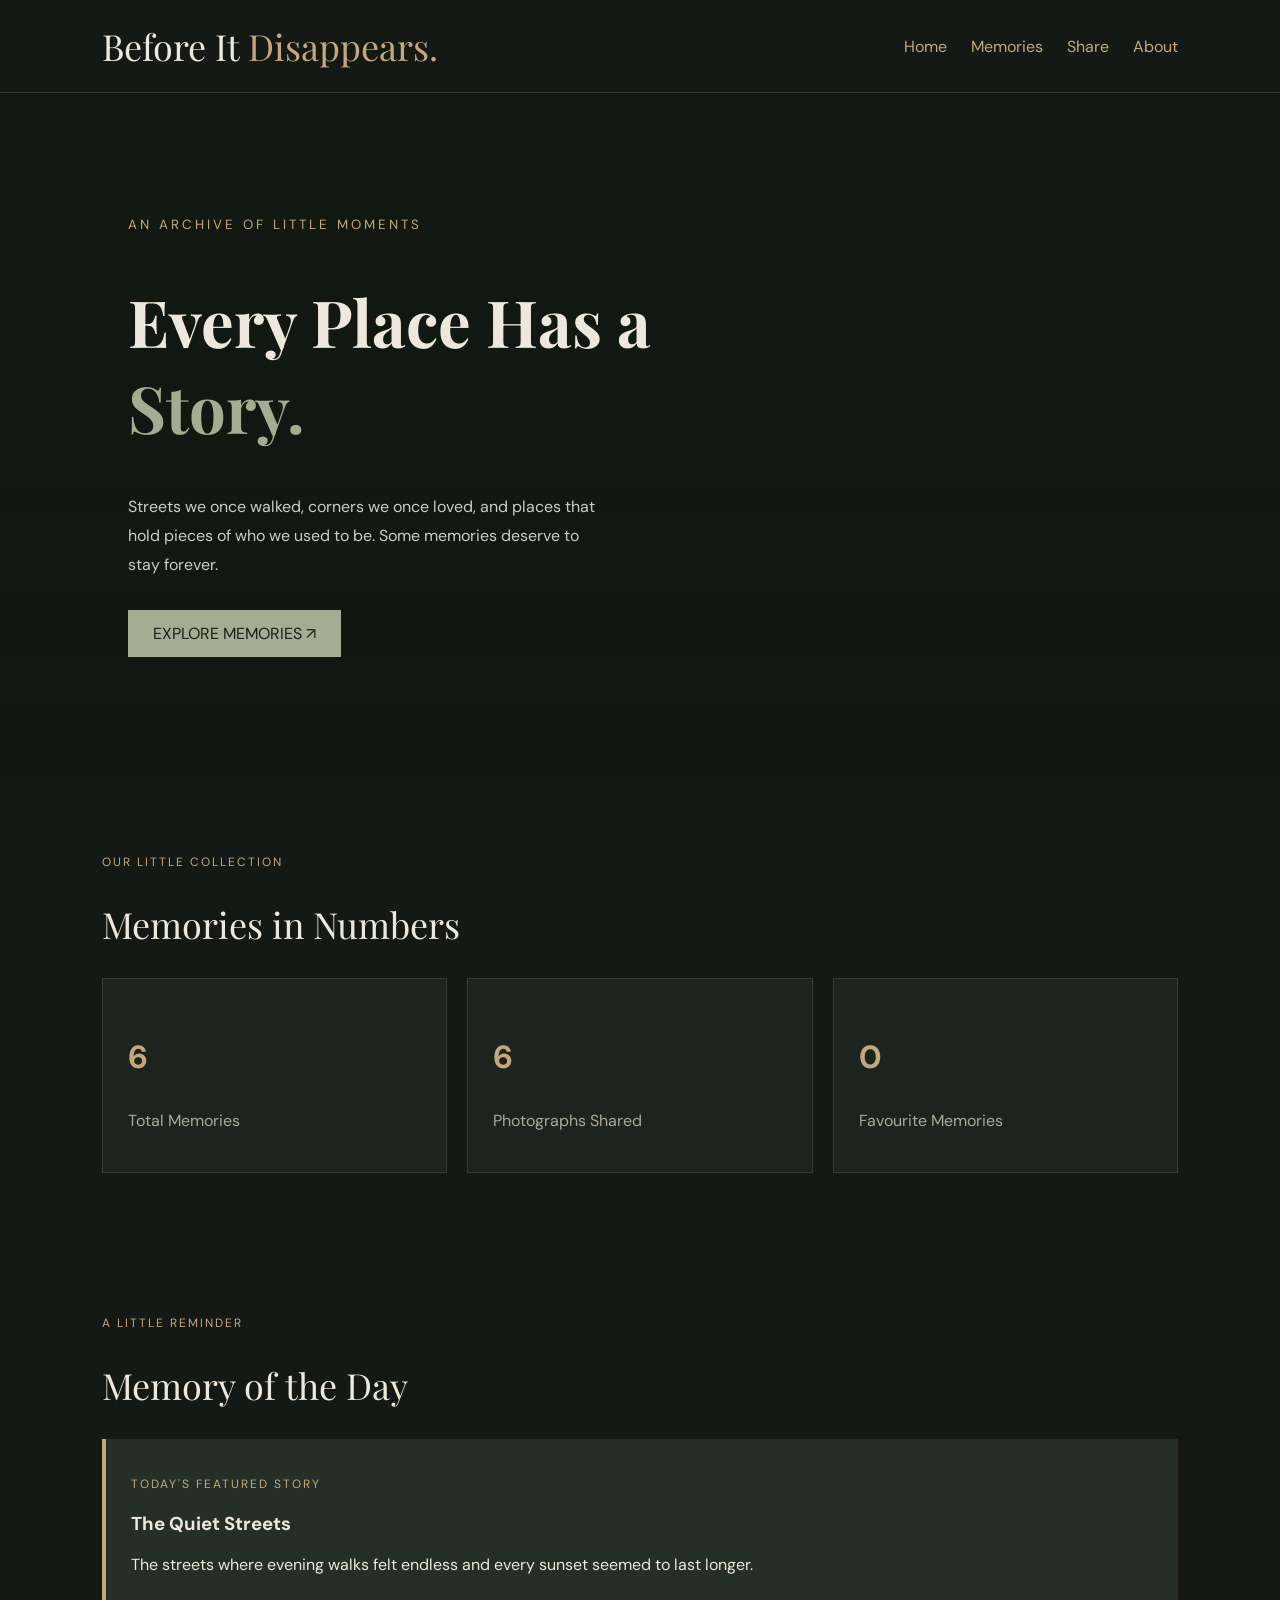
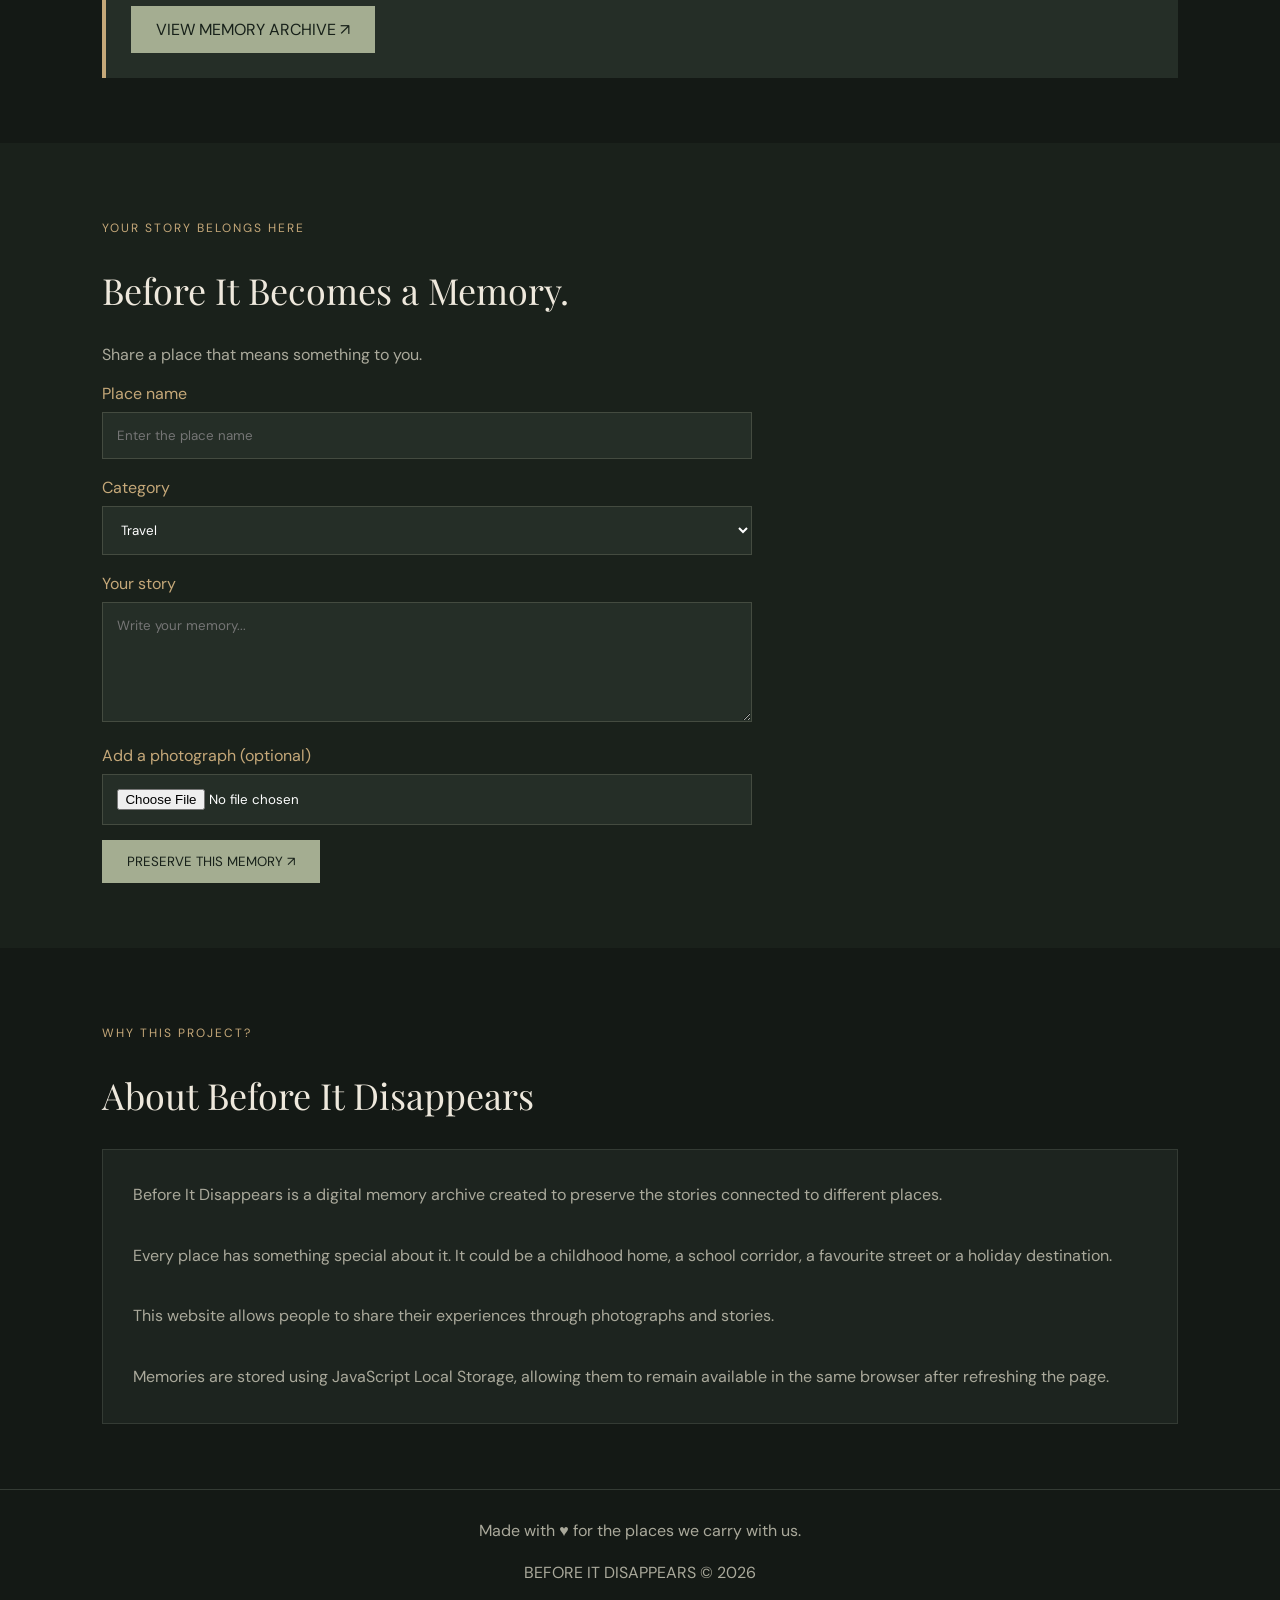
==== index.html @ 3558ba5a "Added Before It Disappears website" ====
<!DOCTYPE html>
<html lang="en">
<head>
<meta charset="UTF-8">
<meta name="viewport" content="width=device-width, initial-scale=1.0">
<title>Before It Disappears</title>

<link href="https://fonts.googleapis.com/css2?family=Playfair+Display&family=DM+Sans&display=swap" rel="stylesheet">

<style>
* { box-sizing: border-box; }

body {
    margin: 0;
    background: #141915;
    color: #eee8dc;
    font-family: 'DM Sans', sans-serif;
}

nav {
    padding: 22px 8%;
    display: flex;
    justify-content: space-between;
    align-items: center;
    border-bottom: 1px solid #343b34;
    position: sticky;
    top: 0;
    background: #141915;
    z-index: 10;
}

nav h2 {
    font-family: 'Playfair Display', serif;
    margin: 0;
}

nav span { color: #c5a879; }

nav a {
    color: #c5a879;
    text-decoration: none;
    margin-left: 20px;
}

nav a:hover { color: white; }

.hero {
    padding: 120px 10%;
    background:
    linear-gradient(#10171099, #101710e8),
    url("https://images.unsplash.com/photo-1470770841072-f978cf4d019e?w=1500") center/cover;
}

.hero small {
    color: #c5a879;
    letter-spacing: 3px;
}

.hero h1 {
    font-family: 'Playfair Display', serif;
    font-size: 65px;
    max-width: 700px;
}

.hero h1 span { color: #a4ad91; }

.hero p {
    color: #ccc;
    line-height: 1.8;
    max-width: 470px;
}

.btn {
    display: inline-block;
    background: #a4ad91;
    color: #172019;
    padding: 13px 25px;
    text-decoration: none;
    border: none;
    cursor: pointer;
    margin-top: 15px;
    font-family: inherit;
}

.btn:hover { background: #c5a879; }

section { padding: 65px 8%; }

h2 {
    font-family: 'Playfair Display', serif;
    font-size: 36px;
    font-weight: normal;
}

.sub { color: #aaa99b; }

.label {
    color: #c5a879;
    letter-spacing: 2px;
    font-size: 12px;
}

.stats {
    display: grid;
    grid-template-columns: repeat(3, 1fr);
    gap: 20px;
    margin-top: 25px;
}

.stat {
    background: #1d241f;
    padding: 25px;
    border: 1px solid #343b34;
}

.stat h3 {
    color: #c5a879;
    font-size: 32px;
}

.featured {
    background: #252e27;
    padding: 25px;
    border-left: 4px solid #c5a879;
    margin-top: 20px;
}

#share { background: #1a211b; }

form { max-width: 650px; }

label {
    display: block;
    margin-top: 18px;
    color: #c5a879;
}

input, textarea, select {
    width: 100%;
    padding: 14px;
    margin-top: 8px;
    background: #252e27;
    color: white;
    border: 1px solid #444b40;
    font-family: inherit;
}

textarea {
    height: 120px;
    resize: vertical;
}

#preview {
    display: none;
    width: 180px;
    height: 130px;
    object-fit: cover;
    margin-top: 15px;
}

.about-box {
    background: #1d241f;
    border: 1px solid #343b34;
    padding: 30px;
    margin-top: 20px;
    color: #aaa99b;
    line-height: 1.9;
}

footer {
    text-align: center;
    padding: 30px;
    color: #aaa99b;
    border-top: 1px solid #343b34;
}

@media(max-width:700px) {
    nav { flex-direction: column; gap: 15px; }
    nav a { margin: 0 7px; }
    .hero h1 { font-size: 43px; }
    .stats { grid-template-columns: 1fr; }
    section { padding: 45px 7%; }
}
</style>
</head>

<body>

<nav>
    <h2>Before It <span>Disappears.</span></h2>
    <div>
        <a href="index.html">Home</a>
        <a href="memories.html">Memories</a>
        <a href="#share">Share</a>
        <a href="#about">About</a>
    </div>
</nav>

<div class="hero">
    <small>AN ARCHIVE OF LITTLE MOMENTS</small>

    <h1>Every Place Has a <span>Story.</span></h1>

    <p>
        Streets we once walked, corners we once loved,
        and places that hold pieces of who we used to be.
        Some memories deserve to stay forever.
    </p>

    <a href="memories.html" class="btn">EXPLORE MEMORIES ↗</a>
</div>

<section>
    <p class="label">OUR LITTLE COLLECTION</p>
    <h2>Memories in Numbers</h2>

    <div class="stats">
        <div class="stat">
            <h3 id="totalCount">0</h3>
            <p class="sub">Total Memories</p>
        </div>

        <div class="stat">
            <h3 id="photoCount">0</h3>
            <p class="sub">Photographs Shared</p>
        </div>

        <div class="stat">
            <h3 id="favouriteCount">0</h3>
            <p class="sub">Favourite Memories</p>
        </div>
    </div>
</section>

<section>
    <p class="label">A LITTLE REMINDER</p>
    <h2>Memory of the Day</h2>

    <div class="featured" id="dailyMemory">
        Loading memory...
    </div>
</section>

<section id="share">
    <p class="label">YOUR STORY BELONGS HERE</p>
    <h2>Before It Becomes a Memory.</h2>
    <p class="sub">Share a place that means something to you.</p>

    <form id="memoryForm">

        <label>Place name</label>
        <input id="place" type="text"
        placeholder="Enter the place name" maxlength="60" required>

        <label>Category</label>
        <select id="category">
            <option>Travel</option>
            <option>Childhood</option>
            <option>Friends</option>
            <option>Nature</option>
            <option>Other</option>
        </select>

        <label>Your story</label>
        <textarea id="story"
        placeholder="Write your memory..."
        maxlength="1000" required></textarea>

        <label>Add a photograph (optional)</label>
        <input id="photo" type="file" accept="image/*">

        <img id="preview" alt="Photo preview">

        <button class="btn" type="submit">
            PRESERVE THIS MEMORY ↗
        </button>

    </form>
</section>

<section id="about">
    <p class="label">WHY THIS PROJECT?</p>
    <h2>About Before It Disappears</h2>

    <div class="about-box">
        Before It Disappears is a digital memory archive created
        to preserve the stories connected to different places.

        <br><br>

        Every place has something special about it.
        It could be a childhood home, a school corridor,
        a favourite street or a holiday destination.

        <br><br>

        This website allows people to share their experiences
        through photographs and stories.

        <br><br>

        Memories are stored using JavaScript Local Storage,
        allowing them to remain available in the same browser
        after refreshing the page.
    </div>
</section>

<footer>
    Made with ♥ for the places we carry with us.
    <br><br>
    BEFORE IT DISAPPEARS © 2026
</footer>

<script>

// Sample memories

const samples = [
    {
        id: "sample1",
        place: "The Quiet Streets",
        category: "Childhood",
        story: "The streets where evening walks felt endless and every sunset seemed to last longer.",
        image: "https://images.unsplash.com/photo-1519608487953-e999c86e7455?w=900",
        date: "2026-01-10"
    },
    {
        id: "sample2",
        place: "The Old Bookshop",
        category: "Childhood",
        story: "A little shop filled with dusty books and afternoons that never felt wasted.",
        image: "https://images.unsplash.com/photo-1507842217343-583bb7270b66?w=900",
        date: "2026-02-12"
    },
    {
        id: "sample3",
        place: "Somewhere by the Sea",
        category: "Nature",
        story: "The sound of waves and a thousand thoughts left behind.",
        image: "https://images.unsplash.com/photo-1473116763249-2faaef81ccda?w=900",
        date: "2026-03-15"
    },
    {
        id: "sample4",
        place: "The Mountain View",
        category: "Travel",
        story: "A beautiful morning surrounded by mountains and fresh air.",
        image: "https://images.unsplash.com/photo-1464822759023-fed622ff2c3b?w=900",
        date: "2026-04-10"
    },
    {
        id: "sample5",
        place: "An Evening Together",
        category: "Friends",
        story: "A simple evening with friends that became one of the best memories.",
        image: "https://images.unsplash.com/photo-1529156069898-49953e39b3ac?w=900",
        date: "2026-05-20"
    },
    {
        id: "sample6",
        place: "The Green Garden",
        category: "Nature",
        story: "A peaceful place where time seemed to slow down.",
        image: "https://images.unsplash.com/photo-1441974231531-c6227db76b6e?w=900",
        date: "2026-06-12"
    }
];

// Load saved memories

let memories = JSON.parse(localStorage.getItem("memories") || "[]");
let favourites = JSON.parse(localStorage.getItem("favourites") || "[]");

function getAllMemories() {
    return [...samples, ...memories];
}

// Update statistics

function updateStats() {
    let all = getAllMemories();

    document.getElementById("totalCount").textContent = all.length;

    document.getElementById("photoCount").textContent =
        all.filter(m => m.image).length;

    document.getElementById("favouriteCount").textContent =
        favourites.length;
}

// Memory of the day

function showDailyMemory() {
    let all = getAllMemories();
    let box = document.getElementById("dailyMemory");

    if (all.length === 0) {
        box.textContent = "No memories available yet.";
        return;
    }

    let number = new Date().getDate() % all.length;
    let memory = all[number];

    box.innerHTML = `
        <p class="label">TODAY'S FEATURED STORY</p>
        <h3>${escapeHTML(memory.place)}</h3>
        <p>${escapeHTML(memory.story)}</p>
        <a href="memories.html" class="btn">VIEW MEMORY ARCHIVE ↗</a>
    `;
}

// Escape user text

function escapeHTML(text) {
    return String(text).replace(/[&<>"']/g, char => ({
        "&": "&amp;",
        "<": "&lt;",
        ">": "&gt;",
        '"': "&quot;",
        "'": "&#39;"
    })[char]);
}

// Photo preview

document.getElementById("photo").onchange = function() {
    let file = this.files[0];
    let preview = document.getElementById("preview");

    if (!file) {
        preview.style.display = "none";
        return;
    }

    if (!file.type.startsWith("image/") || file.size > 1024 * 1024) {
        alert("Choose an image smaller than 1 MB.");
        this.value = "";
        preview.style.display = "none";
        return;
    }

    let reader = new FileReader();

    reader.onload = function() {
        preview.src = reader.result;
        preview.style.display = "block";
    };

    reader.readAsDataURL(file);
};

// Add a memory

document.getElementById("memoryForm").onsubmit = function(e) {
    e.preventDefault();

    let place = document.getElementById("place").value.trim();
    let story = document.getElementById("story").value.trim();
    let category = document.getElementById("category").value;
    let file = document.getElementById("photo").files[0];

    function saveMemory(image) {
        let memory = {
            id: "user-" + Date.now(),
            place: place,
            story: story,
            category: category,
            image: image,
            date: new Date().toISOString().slice(0, 10)
        };

        memories.unshift(memory);

        try {
            localStorage.setItem("memories", JSON.stringify(memories));

            alert("Your memory has been saved!");

            document.getElementById("memoryForm").reset();
            document.getElementById("preview").style.display = "none";

            updateStats();
            showDailyMemory();

        } catch(error) {
            memories.shift();
            alert("Storage is full. Try a smaller photograph.");
        }
    }

    if (file) {
        let reader = new FileReader();
        reader.onload = () => saveMemory(reader.result);
        reader.readAsDataURL(file);
    } else {
        saveMemory("");
    }
};

// Initial display

updateStats();
showDailyMemory();

</script>

</body>
</html>
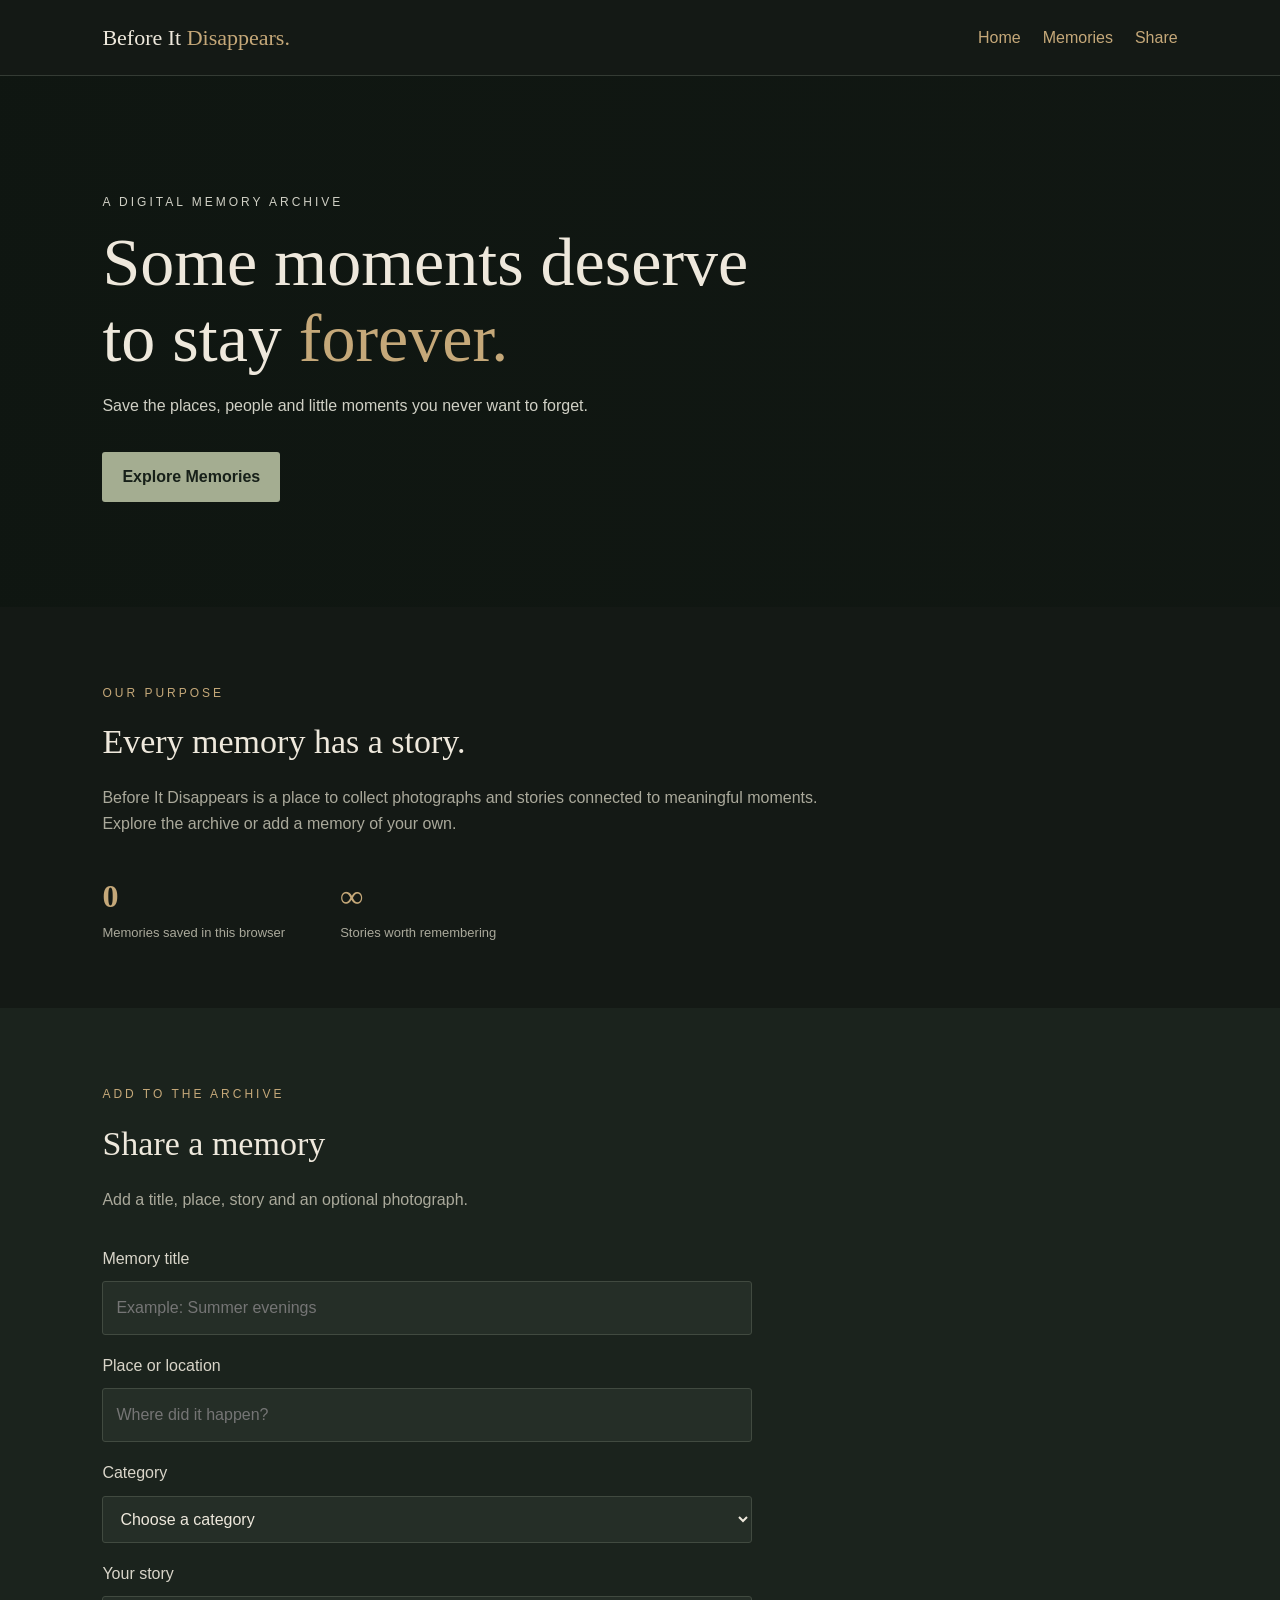
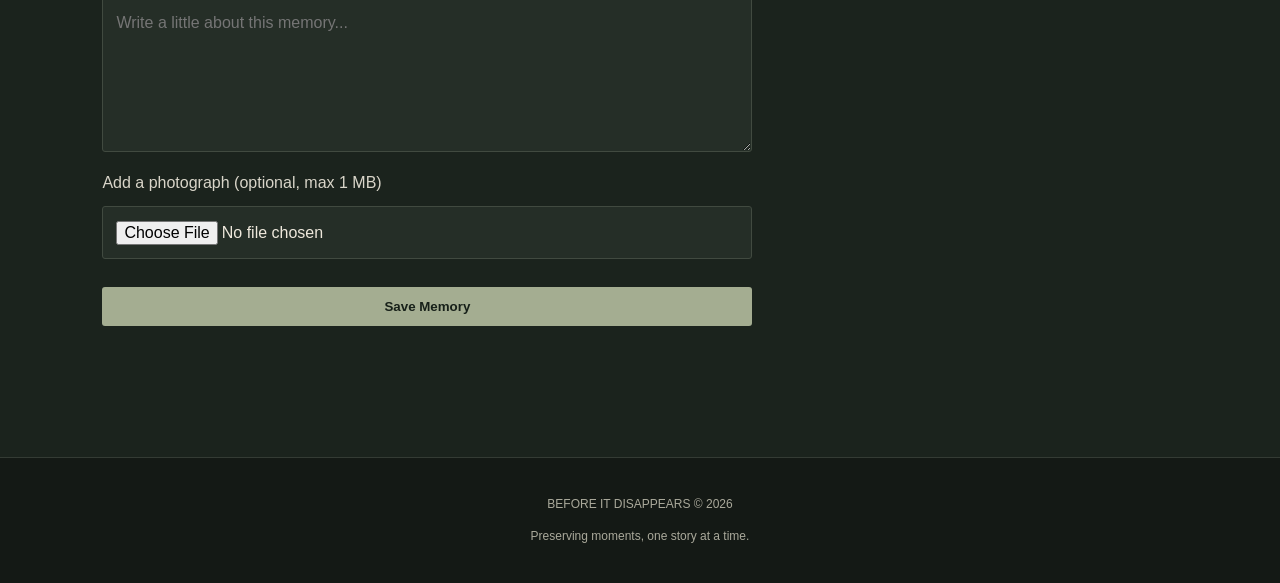
==== commit 60e8ccec: "organize before it dissappears website" ====
--- a/index.html
+++ b/index.html
@@ -1,511 +1,78 @@
-
 <!DOCTYPE html>
 <html lang="en">
 <head>
-<meta charset="UTF-8">
-<meta name="viewport" content="width=device-width, initial-scale=1.0">
-<title>Before It Disappears</title>
+    <meta charset="UTF-8">
+    <meta name="viewport" content="width=device-width, initial-scale=1.0">
+    <title>Before It Disappears | Home</title>
+    <link rel="stylesheet" href="style.css">
+</head>
+<body>
+    <nav class="navbar">
+        <a class="logo" href="index.html">Before It <span>Disappears.</span></a>
+        <div class="nav-links">
+            <a href="index.html">Home</a>
+            <a href="memories.html">Memories</a>
+            <a href="#share">Share</a>
+        </div>
+    </nav>
 
-<link href="https://fonts.googleapis.com/css2?family=Playfair+Display&family=DM+Sans&display=swap" rel="stylesheet">
+    <header class="hero">
+        <p class="eyebrow">A DIGITAL MEMORY ARCHIVE</p>
+        <h1>Some moments deserve<br>to stay <span>forever.</span></h1>
+        <p>Save the places, people and little moments you never want to forget.</p>
+        <a class="button" href="memories.html">Explore Memories</a>
+    </header>
 
-<style>
-* { box-sizing: border-box; }
+    <section class="section intro">
+        <p class="eyebrow">OUR PURPOSE</p>
+        <h2>Every memory has a story.</h2>
+        <p>Before It Disappears is a place to collect photographs and stories connected to meaningful moments. Explore the archive or add a memory of your own.</p>
+        <div class="stats">
+            <div><strong id="memoryCount">0</strong><span>Memories saved in this browser</span></div>
+            <div><strong>∞</strong><span>Stories worth remembering</span></div>
+        </div>
+    </section>
 
-body {
-    margin: 0;
-    background: #141915;
-    color: #eee8dc;
-    font-family: 'DM Sans', sans-serif;
-}
+    <section class="section share-section" id="share">
+        <p class="eyebrow">ADD TO THE ARCHIVE</p>
+        <h2>Share a memory</h2>
+        <p class="muted">Add a title, place, story and an optional photograph.</p>
 
-nav {
-    padding: 22px 8%;
-    display: flex;
-    justify-content: space-between;
-    align-items: center;
-    border-bottom: 1px solid #343b34;
-    position: sticky;
-    top: 0;
-    background: #141915;
-    z-index: 10;
-}
+        <form id="memoryForm" class="memory-form">
+            <label for="title">Memory title</label>
+            <input id="title" type="text" placeholder="Example: Summer evenings" required>
 
-nav h2 {
-    font-family: 'Playfair Display', serif;
-    margin: 0;
-}
+            <label for="place">Place or location</label>
+            <input id="place" type="text" placeholder="Where did it happen?" required>
 
-nav span { color: #c5a879; }
+            <label for="category">Category</label>
+            <select id="category" required>
+                <option value="">Choose a category</option>
+                <option>Travel</option>
+                <option>Childhood</option>
+                <option>Friends</option>
+                <option>Nature</option>
+                <option>Family</option>
+                <option>Other</option>
+            </select>
 
-nav a {
-    color: #c5a879;
-    text-decoration: none;
-    margin-left: 20px;
-}
+            <label for="story">Your story</label>
+            <textarea id="story" rows="5" placeholder="Write a little about this memory..." required></textarea>
 
-nav a:hover { color: white; }
+            <label for="photo">Add a photograph (optional, max 1 MB)</label>
+            <input id="photo" type="file" accept="image/*">
+            <img id="photoPreview" class="photo-preview" alt="Selected photo preview" hidden>
 
-.hero {
-    padding: 120px 10%;
-    background:
-    linear-gradient(#10171099, #101710e8),
-    url("https://images.unsplash.com/photo-1470770841072-f978cf4d019e?w=1500") center/cover;
-}
+            <button class="button" type="submit">Save Memory</button>
+            <p id="formMessage" class="message" aria-live="polite"></p>
+        </form>
+    </section>
 
-.hero small {
-    color: #c5a879;
-    letter-spacing: 3px;
-}
+    <footer>
+        <p>BEFORE IT DISAPPEARS © 2026</p>
+        <p>Preserving moments, one story at a time.</p>
+    </footer>
 
-.hero h1 {
-    font-family: 'Playfair Display', serif;
-    font-size: 65px;
-    max-width: 700px;
-}
-
-.hero h1 span { color: #a4ad91; }
-
-.hero p {
-    color: #ccc;
-    line-height: 1.8;
-    max-width: 470px;
-}
-
-.btn {
-    display: inline-block;
-    background: #a4ad91;
-    color: #172019;
-    padding: 13px 25px;
-    text-decoration: none;
-    border: none;
-    cursor: pointer;
-    margin-top: 15px;
-    font-family: inherit;
-}
-
-.btn:hover { background: #c5a879; }
-
-section { padding: 65px 8%; }
-
-h2 {
-    font-family: 'Playfair Display', serif;
-    font-size: 36px;
-    font-weight: normal;
-}
-
-.sub { color: #aaa99b; }
-
-.label {
-    color: #c5a879;
-    letter-spacing: 2px;
-    font-size: 12px;
-}
-
-.stats {
-    display: grid;
-    grid-template-columns: repeat(3, 1fr);
-    gap: 20px;
-    margin-top: 25px;
-}
-
-.stat {
-    background: #1d241f;
-    padding: 25px;
-    border: 1px solid #343b34;
-}
-
-.stat h3 {
-    color: #c5a879;
-    font-size: 32px;
-}
-
-.featured {
-    background: #252e27;
-    padding: 25px;
-    border-left: 4px solid #c5a879;
-    margin-top: 20px;
-}
-
-#share { background: #1a211b; }
-
-form { max-width: 650px; }
-
-label {
-    display: block;
-    margin-top: 18px;
-    color: #c5a879;
-}
-
-input, textarea, select {
-    width: 100%;
-    padding: 14px;
-    margin-top: 8px;
-    background: #252e27;
-    color: white;
-    border: 1px solid #444b40;
-    font-family: inherit;
-}
-
-textarea {
-    height: 120px;
-    resize: vertical;
-}
-
-#preview {
-    display: none;
-    width: 180px;
-    height: 130px;
-    object-fit: cover;
-    margin-top: 15px;
-}
-
-.about-box {
-    background: #1d241f;
-    border: 1px solid #343b34;
-    padding: 30px;
-    margin-top: 20px;
-    color: #aaa99b;
-    line-height: 1.9;
-}
-
-footer {
-    text-align: center;
-    padding: 30px;
-    color: #aaa99b;
-    border-top: 1px solid #343b34;
-}
-
-@media(max-width:700px) {
-    nav { flex-direction: column; gap: 15px; }
-    nav a { margin: 0 7px; }
-    .hero h1 { font-size: 43px; }
-    .stats { grid-template-columns: 1fr; }
-    section { padding: 45px 7%; }
-}
-</style>
-</head>
-
-<body>
-
-<nav>
-    <h2>Before It <span>Disappears.</span></h2>
-    <div>
-        <a href="index.html">Home</a>
-        <a href="memories.html">Memories</a>
-        <a href="#share">Share</a>
-        <a href="#about">About</a>
-    </div>
-</nav>
-
-<div class="hero">
-    <small>AN ARCHIVE OF LITTLE MOMENTS</small>
-
-    <h1>Every Place Has a <span>Story.</span></h1>
-
-    <p>
-        Streets we once walked, corners we once loved,
-        and places that hold pieces of who we used to be.
-        Some memories deserve to stay forever.
-    </p>
-
-    <a href="memories.html" class="btn">EXPLORE MEMORIES ↗</a>
-</div>
-
-<section>
-    <p class="label">OUR LITTLE COLLECTION</p>
-    <h2>Memories in Numbers</h2>
-
-    <div class="stats">
-        <div class="stat">
-            <h3 id="totalCount">0</h3>
-            <p class="sub">Total Memories</p>
-        </div>
-
-        <div class="stat">
-            <h3 id="photoCount">0</h3>
-            <p class="sub">Photographs Shared</p>
-        </div>
-
-        <div class="stat">
-            <h3 id="favouriteCount">0</h3>
-            <p class="sub">Favourite Memories</p>
-        </div>
-    </div>
-</section>
-
-<section>
-    <p class="label">A LITTLE REMINDER</p>
-    <h2>Memory of the Day</h2>
-
-    <div class="featured" id="dailyMemory">
-        Loading memory...
-    </div>
-</section>
-
-<section id="share">
-    <p class="label">YOUR STORY BELONGS HERE</p>
-    <h2>Before It Becomes a Memory.</h2>
-    <p class="sub">Share a place that means something to you.</p>
-
-    <form id="memoryForm">
-
-        <label>Place name</label>
-        <input id="place" type="text"
-        placeholder="Enter the place name" maxlength="60" required>
-
-        <label>Category</label>
-        <select id="category">
-            <option>Travel</option>
-            <option>Childhood</option>
-            <option>Friends</option>
-            <option>Nature</option>
-            <option>Other</option>
-        </select>
-
-        <label>Your story</label>
-        <textarea id="story"
-        placeholder="Write your memory..."
-        maxlength="1000" required></textarea>
-
-        <label>Add a photograph (optional)</label>
-        <input id="photo" type="file" accept="image/*">
-
-        <img id="preview" alt="Photo preview">
-
-        <button class="btn" type="submit">
-            PRESERVE THIS MEMORY ↗
-        </button>
-
-    </form>
-</section>
-
-<section id="about">
-    <p class="label">WHY THIS PROJECT?</p>
-    <h2>About Before It Disappears</h2>
-
-    <div class="about-box">
-        Before It Disappears is a digital memory archive created
-        to preserve the stories connected to different places.
-
-        <br><br>
-
-        Every place has something special about it.
-        It could be a childhood home, a school corridor,
-        a favourite street or a holiday destination.
-
-        <br><br>
-
-        This website allows people to share their experiences
-        through photographs and stories.
-
-        <br><br>
-
-        Memories are stored using JavaScript Local Storage,
-        allowing them to remain available in the same browser
-        after refreshing the page.
-    </div>
-</section>
-
-<footer>
-    Made with ♥ for the places we carry with us.
-    <br><br>
-    BEFORE IT DISAPPEARS © 2026
-</footer>
-
-<script>
-
-// Sample memories
-
-const samples = [
-    {
-        id: "sample1",
-        place: "The Quiet Streets",
-        category: "Childhood",
-        story: "The streets where evening walks felt endless and every sunset seemed to last longer.",
-        image: "https://images.unsplash.com/photo-1519608487953-e999c86e7455?w=900",
-        date: "2026-01-10"
-    },
-    {
-        id: "sample2",
-        place: "The Old Bookshop",
-        category: "Childhood",
-        story: "A little shop filled with dusty books and afternoons that never felt wasted.",
-        image: "https://images.unsplash.com/photo-1507842217343-583bb7270b66?w=900",
-        date: "2026-02-12"
-    },
-    {
-        id: "sample3",
-        place: "Somewhere by the Sea",
-        category: "Nature",
-        story: "The sound of waves and a thousand thoughts left behind.",
-        image: "https://images.unsplash.com/photo-1473116763249-2faaef81ccda?w=900",
-        date: "2026-03-15"
-    },
-    {
-        id: "sample4",
-        place: "The Mountain View",
-        category: "Travel",
-        story: "A beautiful morning surrounded by mountains and fresh air.",
-        image: "https://images.unsplash.com/photo-1464822759023-fed622ff2c3b?w=900",
-        date: "2026-04-10"
-    },
-    {
-        id: "sample5",
-        place: "An Evening Together",
-        category: "Friends",
-        story: "A simple evening with friends that became one of the best memories.",
-        image: "https://images.unsplash.com/photo-1529156069898-49953e39b3ac?w=900",
-        date: "2026-05-20"
-    },
-    {
-        id: "sample6",
-        place: "The Green Garden",
-        category: "Nature",
-        story: "A peaceful place where time seemed to slow down.",
-        image: "https://images.unsplash.com/photo-1441974231531-c6227db76b6e?w=900",
-        date: "2026-06-12"
-    }
-];
-
-// Load saved memories
-
-let memories = JSON.parse(localStorage.getItem("memories") || "[]");
-let favourites = JSON.parse(localStorage.getItem("favourites") || "[]");
-
-function getAllMemories() {
-    return [...samples, ...memories];
-}
-
-// Update statistics
-
-function updateStats() {
-    let all = getAllMemories();
-
-    document.getElementById("totalCount").textContent = all.length;
-
-    document.getElementById("photoCount").textContent =
-        all.filter(m => m.image).length;
-
-    document.getElementById("favouriteCount").textContent =
-        favourites.length;
-}
-
-// Memory of the day
-
-function showDailyMemory() {
-    let all = getAllMemories();
-    let box = document.getElementById("dailyMemory");
-
-    if (all.length === 0) {
-        box.textContent = "No memories available yet.";
-        return;
-    }
-
-    let number = new Date().getDate() % all.length;
-    let memory = all[number];
-
-    box.innerHTML = `
-        <p class="label">TODAY'S FEATURED STORY</p>
-        <h3>${escapeHTML(memory.place)}</h3>
-        <p>${escapeHTML(memory.story)}</p>
-        <a href="memories.html" class="btn">VIEW MEMORY ARCHIVE ↗</a>
-    `;
-}
-
-// Escape user text
-
-function escapeHTML(text) {
-    return String(text).replace(/[&<>"']/g, char => ({
-        "&": "&amp;",
-        "<": "&lt;",
-        ">": "&gt;",
-        '"': "&quot;",
-        "'": "&#39;"
-    })[char]);
-}
-
-// Photo preview
-
-document.getElementById("photo").onchange = function() {
-    let file = this.files[0];
-    let preview = document.getElementById("preview");
-
-    if (!file) {
-        preview.style.display = "none";
-        return;
-    }
-
-    if (!file.type.startsWith("image/") || file.size > 1024 * 1024) {
-        alert("Choose an image smaller than 1 MB.");
-        this.value = "";
-        preview.style.display = "none";
-        return;
-    }
-
-    let reader = new FileReader();
-
-    reader.onload = function() {
-        preview.src = reader.result;
-        preview.style.display = "block";
-    };
-
-    reader.readAsDataURL(file);
-};
-
-// Add a memory
-
-document.getElementById("memoryForm").onsubmit = function(e) {
-    e.preventDefault();
-
-    let place = document.getElementById("place").value.trim();
-    let story = document.getElementById("story").value.trim();
-    let category = document.getElementById("category").value;
-    let file = document.getElementById("photo").files[0];
-
-    function saveMemory(image) {
-        let memory = {
-            id: "user-" + Date.now(),
-            place: place,
-            story: story,
-            category: category,
-            image: image,
-            date: new Date().toISOString().slice(0, 10)
-        };
-
-        memories.unshift(memory);
-
-        try {
-            localStorage.setItem("memories", JSON.stringify(memories));
-
-            alert("Your memory has been saved!");
-
-            document.getElementById("memoryForm").reset();
-            document.getElementById("preview").style.display = "none";
-
-            updateStats();
-            showDailyMemory();
-
-        } catch(error) {
-            memories.shift();
-            alert("Storage is full. Try a smaller photograph.");
-        }
-    }
-
-    if (file) {
-        let reader = new FileReader();
-        reader.onload = () => saveMemory(reader.result);
-        reader.readAsDataURL(file);
-    } else {
-        saveMemory("");
-    }
-};
-
-// Initial display
-
-updateStats();
-showDailyMemory();
-
-</script>
-
+    <script src="script.js"></script>
 </body>
 </html>
--- a/style.css
+++ b/style.css
@@ -0,0 +1,352 @@
+* {
+    box-sizing: border-box;
+}
+
+html {
+    scroll-behavior: smooth;
+}
+
+body {
+    margin: 0;
+    background: #141915;
+    color: #eee8dc;
+    font-family: Arial, sans-serif;
+    line-height: 1.6;
+}
+
+.navbar {
+    min-height: 76px;
+    padding: 18px 8%;
+    display: flex;
+    align-items: center;
+    justify-content: space-between;
+    gap: 20px;
+    border-bottom: 1px solid #343b34;
+    background: #141915;
+}
+
+.logo {
+    color: #eee8dc;
+    font-family: Georgia, serif;
+    font-size: 22px;
+    text-decoration: none;
+}
+
+.logo span,
+.hero h1 span {
+    color: #c5a879;
+}
+
+.nav-links {
+    display: flex;
+    gap: 22px;
+}
+
+.nav-links a {
+    color: #c5a879;
+    text-decoration: none;
+}
+
+.nav-links a:hover {
+    color: #fff;
+}
+
+.hero,
+.page-hero {
+    padding: 105px 8%;
+    background: linear-gradient(90deg, rgba(15, 22, 17, .96), rgba(15, 22, 17, .65)),
+        url("https://images.unsplash.com/photo-1470770841072-f978cf4d019e?w=1500") center/cover;
+}
+
+.hero h1,
+.page-hero h1 {
+    max-width: 750px;
+    margin: 10px 0;
+    font-family: Georgia, serif;
+    font-size: clamp(40px, 7vw, 68px);
+    line-height: 1.12;
+    font-weight: normal;
+}
+
+.hero p,
+.page-hero p {
+    max-width: 600px;
+    color: #d0d0c5;
+}
+
+.eyebrow {
+    color: #c5a879;
+    font-size: 12px;
+    letter-spacing: 3px;
+    text-transform: uppercase;
+}
+
+.button {
+    display: inline-block;
+    margin-top: 18px;
+    padding: 12px 20px;
+    border: 0;
+    border-radius: 3px;
+    background: #a4ad91;
+    color: #172019;
+    font-weight: bold;
+    text-decoration: none;
+    cursor: pointer;
+}
+
+.button:hover {
+    background: #c5a879;
+}
+
+.button-outline {
+    border: 1px solid #c5a879;
+    background: transparent;
+    color: #c5a879;
+}
+
+.section {
+    padding: 65px 8%;
+}
+
+.section h2 {
+    margin: 5px 0 12px;
+    font-family: Georgia, serif;
+    font-size: 34px;
+    font-weight: normal;
+}
+
+.intro > p:not(.eyebrow),
+.muted {
+    max-width: 720px;
+    color: #aaa99b;
+}
+
+.stats {
+    display: flex;
+    flex-wrap: wrap;
+    gap: 55px;
+    margin-top: 35px;
+}
+
+.stats div {
+    display: flex;
+    flex-direction: column;
+}
+
+.stats strong {
+    color: #c5a879;
+    font-family: Georgia, serif;
+    font-size: 32px;
+}
+
+.stats span {
+    color: #aaa99b;
+    font-size: 13px;
+}
+
+.share-section {
+    background: #1b231d;
+}
+
+.memory-form {
+    max-width: 650px;
+    display: flex;
+    flex-direction: column;
+    gap: 10px;
+    margin-top: 25px;
+}
+
+.memory-form label {
+    margin-top: 8px;
+    color: #d9d5c9;
+}
+
+input,
+select,
+textarea {
+    width: 100%;
+    padding: 13px;
+    border: 1px solid #414a40;
+    border-radius: 3px;
+    background: #252e27;
+    color: #eee8dc;
+    font: inherit;
+}
+
+input:focus,
+select:focus,
+textarea:focus {
+    outline: 2px solid #a4ad91;
+}
+
+.photo-preview {
+    width: 180px;
+    max-height: 180px;
+    object-fit: cover;
+    border-radius: 4px;
+}
+
+.message {
+    min-height: 24px;
+    color: #c5a879;
+}
+
+.page-hero {
+    padding-top: 75px;
+    padding-bottom: 75px;
+}
+
+.archive-heading {
+    display: flex;
+    align-items: center;
+    justify-content: space-between;
+    flex-wrap: wrap;
+    gap: 15px;
+}
+
+.filters {
+    display: grid;
+    grid-template-columns: 2fr 1fr 1fr auto;
+    gap: 12px;
+    margin: 25px 0;
+    align-items: center;
+}
+
+.favourite-filter {
+    display: flex;
+    align-items: center;
+    gap: 8px;
+    color: #c5a879;
+    white-space: nowrap;
+}
+
+.favourite-filter input {
+    width: auto;
+}
+
+.gallery {
+    display: grid;
+    grid-template-columns: repeat(3, minmax(0, 1fr));
+    gap: 22px;
+}
+
+.memory-card {
+    overflow: hidden;
+    border: 1px solid #343b34;
+    background: #1d241f;
+}
+
+.memory-card img {
+    display: block;
+    width: 100%;
+    height: 190px;
+    object-fit: cover;
+}
+
+.card-content {
+    padding: 18px;
+}
+
+.card-content h3 {
+    margin: 5px 0;
+    font-family: Georgia, serif;
+    font-size: 22px;
+    font-weight: normal;
+}
+
+.card-content p {
+    color: #aaa99b;
+    font-size: 14px;
+}
+
+.card-actions {
+    display: flex;
+    flex-wrap: wrap;
+    gap: 7px;
+}
+
+.small-button {
+    padding: 8px 11px;
+    border: 1px solid #a4ad91;
+    background: transparent;
+    color: #c5a879;
+    cursor: pointer;
+}
+
+.small-button:hover {
+    background: #a4ad91;
+    color: #172019;
+}
+
+.details {
+    position: relative;
+    max-width: 750px;
+    margin: 35px auto 0;
+    padding: 25px;
+    border: 1px solid #c5a879;
+    background: #202920;
+}
+
+.details img {
+    display: block;
+    max-width: 100%;
+    max-height: 350px;
+    margin: 15px 0;
+}
+
+.close-button {
+    float: right;
+    padding: 7px 12px;
+    border: 1px solid #c5a879;
+    background: transparent;
+    color: #c5a879;
+    cursor: pointer;
+}
+
+.export-row {
+    margin-top: 30px;
+}
+
+footer {
+    padding: 25px 8%;
+    border-top: 1px solid #343b34;
+    color: #aaa99b;
+    text-align: center;
+    font-size: 12px;
+}
+
+@media (max-width: 800px) {
+    .gallery {
+        grid-template-columns: repeat(2, minmax(0, 1fr));
+    }
+
+    .filters {
+        grid-template-columns: 1fr 1fr;
+    }
+}
+
+@media (max-width: 550px) {
+    .navbar {
+        align-items: flex-start;
+        flex-direction: column;
+    }
+
+    .nav-links {
+        flex-wrap: wrap;
+        gap: 15px;
+    }
+
+    .hero,
+    .page-hero {
+        padding: 65px 7%;
+    }
+
+    .section {
+        padding: 45px 7%;
+    }
+
+    .gallery,
+    .filters {
+        grid-template-columns: 1fr;
+    }
+}
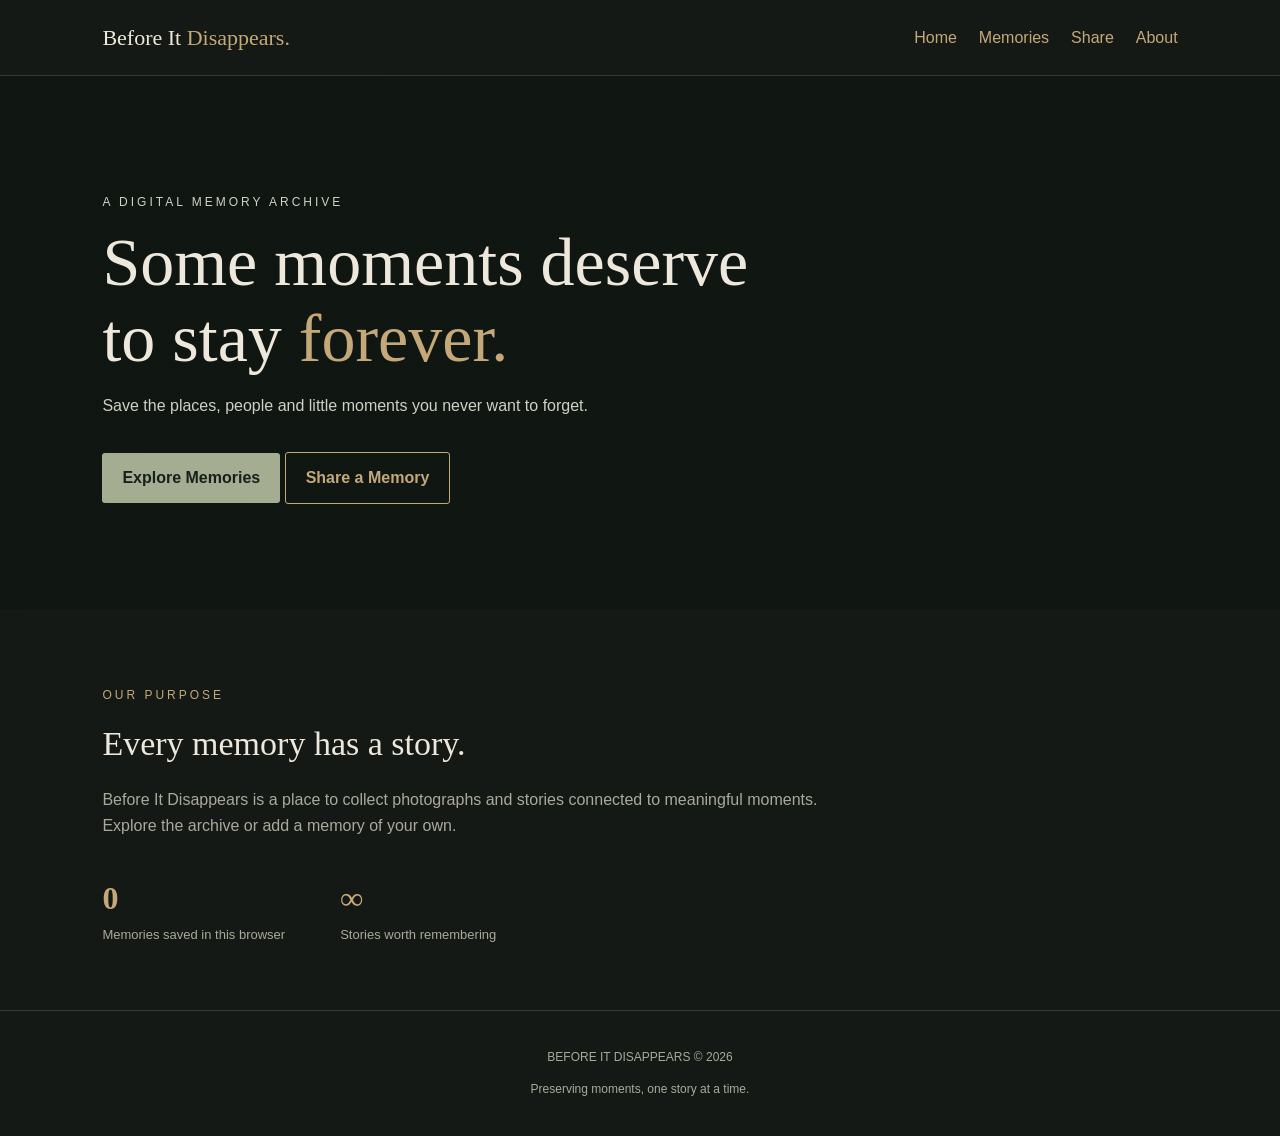
==== commit b7da7941: "organised before it dissappearss" ====
--- a/index.html
+++ b/index.html
@@ -12,7 +12,8 @@
         <div class="nav-links">
             <a href="index.html">Home</a>
             <a href="memories.html">Memories</a>
-            <a href="#share">Share</a>
+            <a href="share.html">Share</a>
+            <a href="about.html">About</a>
         </div>
     </nav>
 
@@ -20,7 +21,7 @@
         <p class="eyebrow">A DIGITAL MEMORY ARCHIVE</p>
         <h1>Some moments deserve<br>to stay <span>forever.</span></h1>
         <p>Save the places, people and little moments you never want to forget.</p>
-        <a class="button" href="memories.html">Explore Memories</a>
+        <a class="button" href="memories.html">Explore Memories</a> <a class="button button-outline" href="share.html">Share a Memory</a>
     </header>
 
     <section class="section intro">
@@ -33,40 +34,6 @@
         </div>
     </section>
 
-    <section class="section share-section" id="share">
-        <p class="eyebrow">ADD TO THE ARCHIVE</p>
-        <h2>Share a memory</h2>
-        <p class="muted">Add a title, place, story and an optional photograph.</p>
-
-        <form id="memoryForm" class="memory-form">
-            <label for="title">Memory title</label>
-            <input id="title" type="text" placeholder="Example: Summer evenings" required>
-
-            <label for="place">Place or location</label>
-            <input id="place" type="text" placeholder="Where did it happen?" required>
-
-            <label for="category">Category</label>
-            <select id="category" required>
-                <option value="">Choose a category</option>
-                <option>Travel</option>
-                <option>Childhood</option>
-                <option>Friends</option>
-                <option>Nature</option>
-                <option>Family</option>
-                <option>Other</option>
-            </select>
-
-            <label for="story">Your story</label>
-            <textarea id="story" rows="5" placeholder="Write a little about this memory..." required></textarea>
-
-            <label for="photo">Add a photograph (optional, max 1 MB)</label>
-            <input id="photo" type="file" accept="image/*">
-            <img id="photoPreview" class="photo-preview" alt="Selected photo preview" hidden>
-
-            <button class="button" type="submit">Save Memory</button>
-            <p id="formMessage" class="message" aria-live="polite"></p>
-        </form>
-    </section>
 
     <footer>
         <p>BEFORE IT DISAPPEARS © 2026</p>
--- a/style.css
+++ b/style.css
@@ -350,3 +350,47 @@
         grid-template-columns: 1fr;
     }
 }
+
+
+.about-grid {
+    display: grid;
+    grid-template-columns: repeat(3, minmax(0, 1fr));
+    gap: 18px;
+    margin: 35px 0 55px;
+}
+
+.about-card {
+    padding: 22px;
+    border: 1px solid #343b34;
+    background: #1d241f;
+}
+
+.about-card h3 {
+    color: #c5a879;
+    font-family: Georgia, serif;
+    font-weight: normal;
+}
+
+.about-card p,
+.steps-list,
+.note {
+    color: #aaa99b;
+}
+
+.steps-list li {
+    margin: 10px 0;
+    padding-left: 5px;
+}
+
+.note {
+    margin-top: 30px;
+    padding: 15px;
+    border-left: 3px solid #c5a879;
+    background: #1d241f;
+}
+
+@media (max-width: 700px) {
+    .about-grid {
+        grid-template-columns: 1fr;
+    }
+}
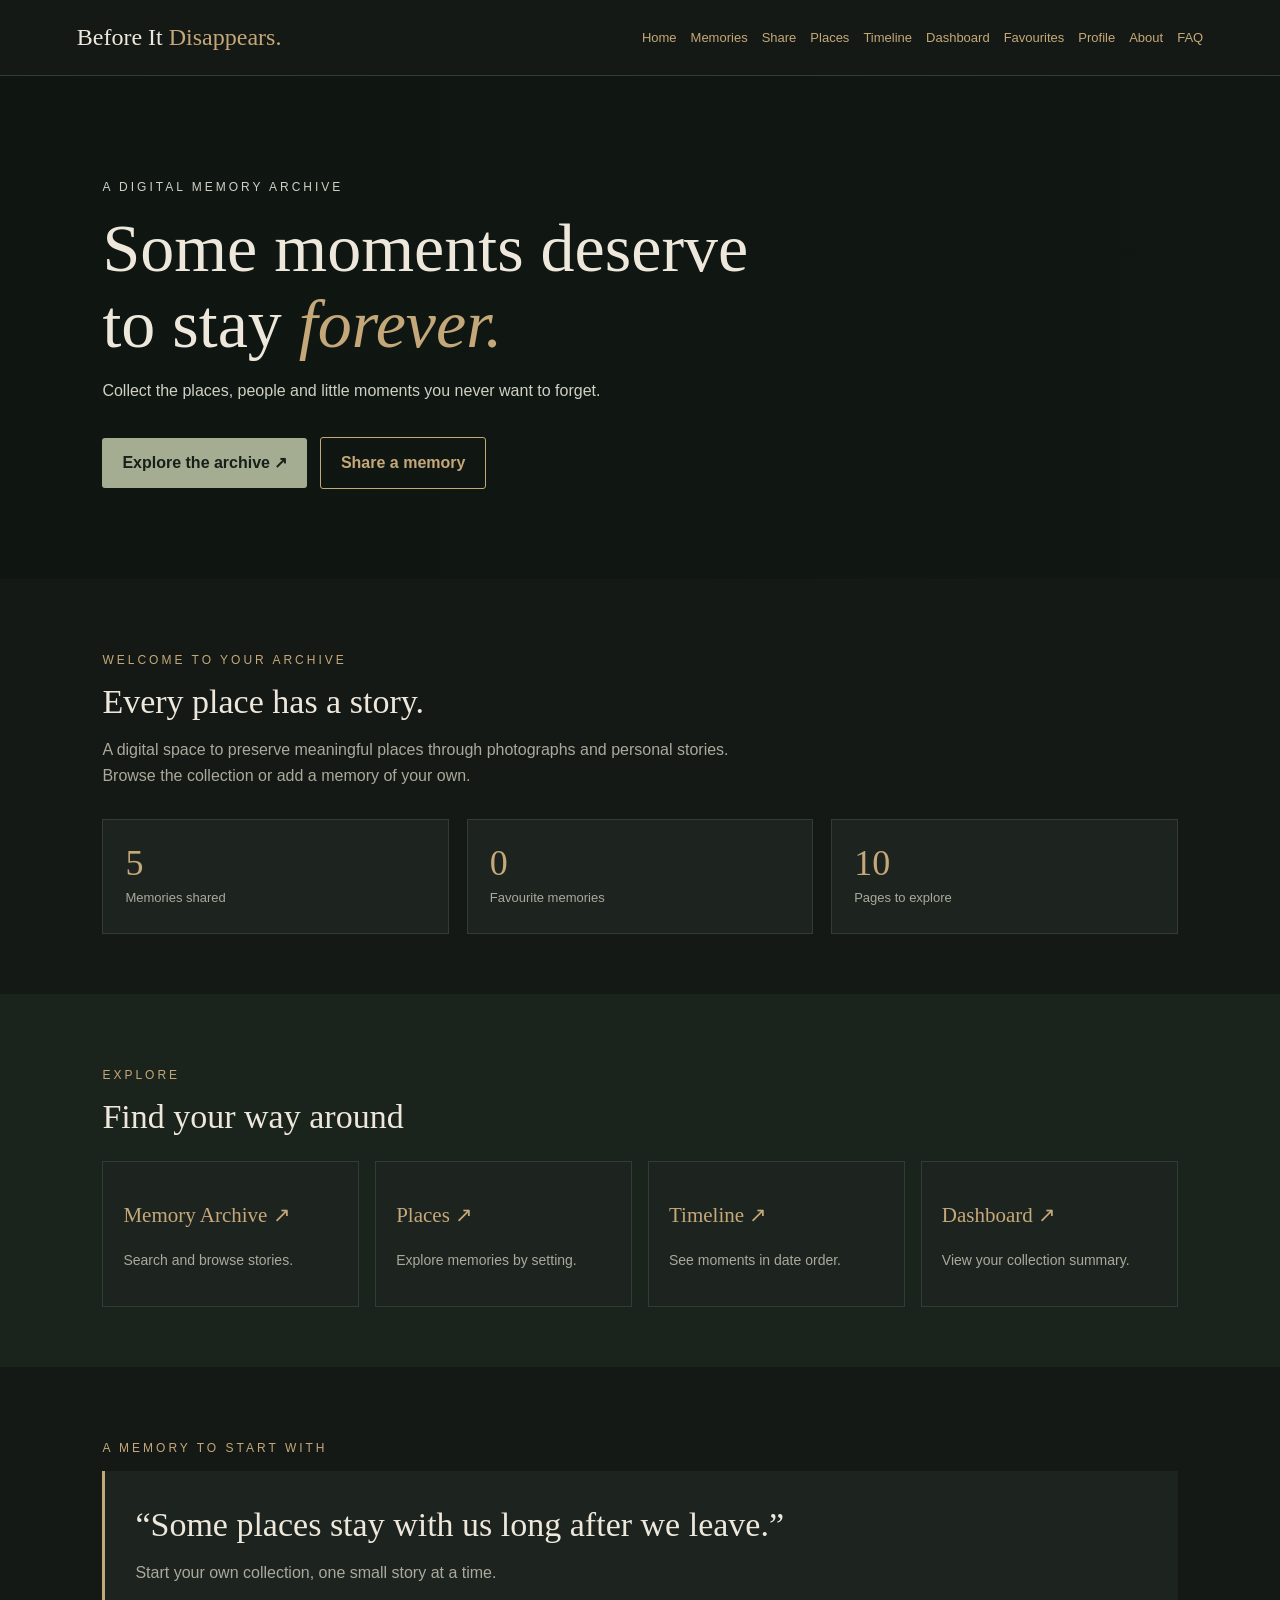
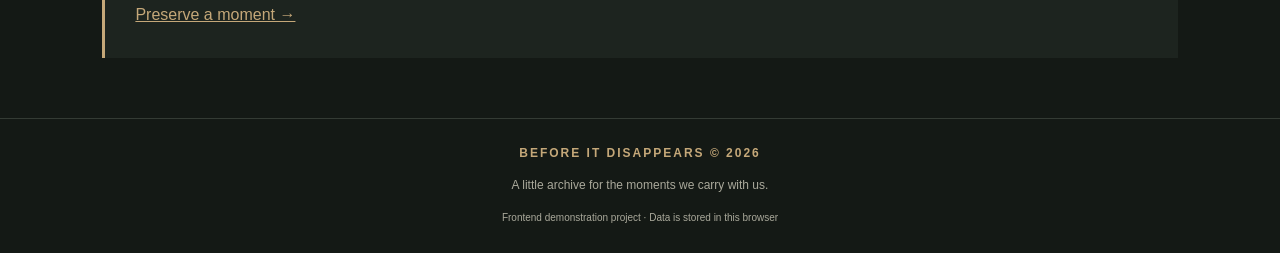
==== commit 0a913189: "beforee it dissappearss" ====
--- a/index.html
+++ b/index.html
@@ -1,45 +1,36 @@
 <!DOCTYPE html>
-<html lang="en">
-<head>
-    <meta charset="UTF-8">
-    <meta name="viewport" content="width=device-width, initial-scale=1.0">
-    <title>Before It Disappears | Home</title>
-    <link rel="stylesheet" href="style.css">
-</head>
-<body>
-    <nav class="navbar">
-        <a class="logo" href="index.html">Before It <span>Disappears.</span></a>
-        <div class="nav-links">
-            <a href="index.html">Home</a>
-            <a href="memories.html">Memories</a>
-            <a href="share.html">Share</a>
-            <a href="about.html">About</a>
-        </div>
-    </nav>
-
-    <header class="hero">
-        <p class="eyebrow">A DIGITAL MEMORY ARCHIVE</p>
-        <h1>Some moments deserve<br>to stay <span>forever.</span></h1>
-        <p>Save the places, people and little moments you never want to forget.</p>
-        <a class="button" href="memories.html">Explore Memories</a> <a class="button button-outline" href="share.html">Share a Memory</a>
-    </header>
-
-    <section class="section intro">
-        <p class="eyebrow">OUR PURPOSE</p>
-        <h2>Every memory has a story.</h2>
-        <p>Before It Disappears is a place to collect photographs and stories connected to meaningful moments. Explore the archive or add a memory of your own.</p>
-        <div class="stats">
-            <div><strong id="memoryCount">0</strong><span>Memories saved in this browser</span></div>
-            <div><strong>∞</strong><span>Stories worth remembering</span></div>
-        </div>
-    </section>
-
-
-    <footer>
-        <p>BEFORE IT DISAPPEARS © 2026</p>
-        <p>Preserving moments, one story at a time.</p>
-    </footer>
-
-    <script src="script.js"></script>
-</body>
-</html>
+<html lang="en"><head><meta charset="UTF-8"><meta name="viewport" content="width=device-width, initial-scale=1.0">
+<title>Home | Before It Disappears</title><link rel="stylesheet" href="style.css"></head><body>
+<nav class="nav">
+<a class="brand" href="index.html">Before It <span>Disappears.</span></a>
+<button class="menu-btn" id="menuBtn" aria-label="Open menu">☰</button>
+<div class="navlinks" id="navLinks">
+<a href="index.html">Home</a><a href="memories.html">Memories</a><a href="share.html">Share</a>
+<a href="places.html">Places</a><a href="timeline.html">Timeline</a><a href="dashboard.html">Dashboard</a>
+<a href="favourites.html">Favourites</a><a href="profile.html">Profile</a><a href="about.html">About</a><a href="faq.html">FAQ</a>
+</div></nav>
+<header class="hero">
+ <p class="eyebrow">A DIGITAL MEMORY ARCHIVE</p>
+ <h1>Some moments deserve<br>to stay <em>forever.</em></h1>
+ <p>Collect the places, people and little moments you never want to forget.</p>
+ <a class="btn" href="memories.html">Explore the archive ↗</a>
+ <a class="btn ghost" href="share.html">Share a memory</a>
+</header>
+<main>
+<section class="section"><p class="eyebrow">WELCOME TO YOUR ARCHIVE</p><h2>Every place has a story.</h2>
+<p class="muted narrow">A digital space to preserve meaningful places through photographs and personal stories. Browse the collection or add a memory of your own.</p>
+<div class="stats">
+<div class="stat"><strong id="homeCount">0</strong><span>Memories shared</span></div>
+<div class="stat"><strong id="homeFav">0</strong><span>Favourite memories</span></div>
+<div class="stat"><strong>10</strong><span>Pages to explore</span></div>
+</div></section>
+<section class="section shaded"><p class="eyebrow">EXPLORE</p><h2>Find your way around</h2>
+<div class="tiles">
+<a class="tile" href="memories.html"><h3>Memory Archive ↗</h3><p>Search and browse stories.</p></a>
+<a class="tile" href="places.html"><h3>Places ↗</h3><p>Explore memories by setting.</p></a>
+<a class="tile" href="timeline.html"><h3>Timeline ↗</h3><p>See moments in date order.</p></a>
+<a class="tile" href="dashboard.html"><h3>Dashboard ↗</h3><p>View your collection summary.</p></a>
+</div></section>
+<section class="section"><p class="eyebrow">A MEMORY TO START WITH</p><div class="quote"><h2>“Some places stay with us long after we leave.”</h2><p class="muted">Start your own collection, one small story at a time.</p><a class="text-link" href="share.html">Preserve a moment →</a></div></section>
+</main><footer><strong>BEFORE IT DISAPPEARS © 2026</strong><p>A little archive for the moments we carry with us.</p><small>Frontend demonstration project · Data is stored in this browser</small></footer><script src="script.js"></script>
+</body></html>
--- a/style.css
+++ b/style.css
@@ -1,396 +1,11 @@
-* {
-    box-sizing: border-box;
-}
-
-html {
-    scroll-behavior: smooth;
-}
-
-body {
-    margin: 0;
-    background: #141915;
-    color: #eee8dc;
-    font-family: Arial, sans-serif;
-    line-height: 1.6;
-}
-
-.navbar {
-    min-height: 76px;
-    padding: 18px 8%;
-    display: flex;
-    align-items: center;
-    justify-content: space-between;
-    gap: 20px;
-    border-bottom: 1px solid #343b34;
-    background: #141915;
-}
-
-.logo {
-    color: #eee8dc;
-    font-family: Georgia, serif;
-    font-size: 22px;
-    text-decoration: none;
-}
-
-.logo span,
-.hero h1 span {
-    color: #c5a879;
-}
-
-.nav-links {
-    display: flex;
-    gap: 22px;
-}
-
-.nav-links a {
-    color: #c5a879;
-    text-decoration: none;
-}
-
-.nav-links a:hover {
-    color: #fff;
-}
-
-.hero,
-.page-hero {
-    padding: 105px 8%;
-    background: linear-gradient(90deg, rgba(15, 22, 17, .96), rgba(15, 22, 17, .65)),
-        url("https://images.unsplash.com/photo-1470770841072-f978cf4d019e?w=1500") center/cover;
-}
-
-.hero h1,
-.page-hero h1 {
-    max-width: 750px;
-    margin: 10px 0;
-    font-family: Georgia, serif;
-    font-size: clamp(40px, 7vw, 68px);
-    line-height: 1.12;
-    font-weight: normal;
-}
-
-.hero p,
-.page-hero p {
-    max-width: 600px;
-    color: #d0d0c5;
-}
-
-.eyebrow {
-    color: #c5a879;
-    font-size: 12px;
-    letter-spacing: 3px;
-    text-transform: uppercase;
-}
-
-.button {
-    display: inline-block;
-    margin-top: 18px;
-    padding: 12px 20px;
-    border: 0;
-    border-radius: 3px;
-    background: #a4ad91;
-    color: #172019;
-    font-weight: bold;
-    text-decoration: none;
-    cursor: pointer;
-}
-
-.button:hover {
-    background: #c5a879;
-}
-
-.button-outline {
-    border: 1px solid #c5a879;
-    background: transparent;
-    color: #c5a879;
-}
-
-.section {
-    padding: 65px 8%;
-}
-
-.section h2 {
-    margin: 5px 0 12px;
-    font-family: Georgia, serif;
-    font-size: 34px;
-    font-weight: normal;
-}
-
-.intro > p:not(.eyebrow),
-.muted {
-    max-width: 720px;
-    color: #aaa99b;
-}
-
-.stats {
-    display: flex;
-    flex-wrap: wrap;
-    gap: 55px;
-    margin-top: 35px;
-}
-
-.stats div {
-    display: flex;
-    flex-direction: column;
-}
-
-.stats strong {
-    color: #c5a879;
-    font-family: Georgia, serif;
-    font-size: 32px;
-}
-
-.stats span {
-    color: #aaa99b;
-    font-size: 13px;
-}
-
-.share-section {
-    background: #1b231d;
-}
-
-.memory-form {
-    max-width: 650px;
-    display: flex;
-    flex-direction: column;
-    gap: 10px;
-    margin-top: 25px;
-}
-
-.memory-form label {
-    margin-top: 8px;
-    color: #d9d5c9;
-}
-
-input,
-select,
-textarea {
-    width: 100%;
-    padding: 13px;
-    border: 1px solid #414a40;
-    border-radius: 3px;
-    background: #252e27;
-    color: #eee8dc;
-    font: inherit;
-}
-
-input:focus,
-select:focus,
-textarea:focus {
-    outline: 2px solid #a4ad91;
-}
-
-.photo-preview {
-    width: 180px;
-    max-height: 180px;
-    object-fit: cover;
-    border-radius: 4px;
-}
-
-.message {
-    min-height: 24px;
-    color: #c5a879;
-}
-
-.page-hero {
-    padding-top: 75px;
-    padding-bottom: 75px;
-}
-
-.archive-heading {
-    display: flex;
-    align-items: center;
-    justify-content: space-between;
-    flex-wrap: wrap;
-    gap: 15px;
-}
-
-.filters {
-    display: grid;
-    grid-template-columns: 2fr 1fr 1fr auto;
-    gap: 12px;
-    margin: 25px 0;
-    align-items: center;
-}
-
-.favourite-filter {
-    display: flex;
-    align-items: center;
-    gap: 8px;
-    color: #c5a879;
-    white-space: nowrap;
-}
-
-.favourite-filter input {
-    width: auto;
-}
-
-.gallery {
-    display: grid;
-    grid-template-columns: repeat(3, minmax(0, 1fr));
-    gap: 22px;
-}
-
-.memory-card {
-    overflow: hidden;
-    border: 1px solid #343b34;
-    background: #1d241f;
-}
-
-.memory-card img {
-    display: block;
-    width: 100%;
-    height: 190px;
-    object-fit: cover;
-}
-
-.card-content {
-    padding: 18px;
-}
-
-.card-content h3 {
-    margin: 5px 0;
-    font-family: Georgia, serif;
-    font-size: 22px;
-    font-weight: normal;
-}
-
-.card-content p {
-    color: #aaa99b;
-    font-size: 14px;
-}
-
-.card-actions {
-    display: flex;
-    flex-wrap: wrap;
-    gap: 7px;
-}
-
-.small-button {
-    padding: 8px 11px;
-    border: 1px solid #a4ad91;
-    background: transparent;
-    color: #c5a879;
-    cursor: pointer;
-}
-
-.small-button:hover {
-    background: #a4ad91;
-    color: #172019;
-}
-
-.details {
-    position: relative;
-    max-width: 750px;
-    margin: 35px auto 0;
-    padding: 25px;
-    border: 1px solid #c5a879;
-    background: #202920;
-}
-
-.details img {
-    display: block;
-    max-width: 100%;
-    max-height: 350px;
-    margin: 15px 0;
-}
-
-.close-button {
-    float: right;
-    padding: 7px 12px;
-    border: 1px solid #c5a879;
-    background: transparent;
-    color: #c5a879;
-    cursor: pointer;
-}
-
-.export-row {
-    margin-top: 30px;
-}
-
-footer {
-    padding: 25px 8%;
-    border-top: 1px solid #343b34;
-    color: #aaa99b;
-    text-align: center;
-    font-size: 12px;
-}
-
-@media (max-width: 800px) {
-    .gallery {
-        grid-template-columns: repeat(2, minmax(0, 1fr));
-    }
-
-    .filters {
-        grid-template-columns: 1fr 1fr;
-    }
-}
-
-@media (max-width: 550px) {
-    .navbar {
-        align-items: flex-start;
-        flex-direction: column;
-    }
-
-    .nav-links {
-        flex-wrap: wrap;
-        gap: 15px;
-    }
-
-    .hero,
-    .page-hero {
-        padding: 65px 7%;
-    }
-
-    .section {
-        padding: 45px 7%;
-    }
-
-    .gallery,
-    .filters {
-        grid-template-columns: 1fr;
-    }
-}
-
-
-.about-grid {
-    display: grid;
-    grid-template-columns: repeat(3, minmax(0, 1fr));
-    gap: 18px;
-    margin: 35px 0 55px;
-}
-
-.about-card {
-    padding: 22px;
-    border: 1px solid #343b34;
-    background: #1d241f;
-}
-
-.about-card h3 {
-    color: #c5a879;
-    font-family: Georgia, serif;
-    font-weight: normal;
-}
-
-.about-card p,
-.steps-list,
-.note {
-    color: #aaa99b;
-}
-
-.steps-list li {
-    margin: 10px 0;
-    padding-left: 5px;
-}
-
-.note {
-    margin-top: 30px;
-    padding: 15px;
-    border-left: 3px solid #c5a879;
-    background: #1d241f;
-}
-
-@media (max-width: 700px) {
-    .about-grid {
-        grid-template-columns: 1fr;
-    }
-}
+*{box-sizing:border-box}html{scroll-behavior:smooth}body{margin:0;background:#141915;color:#eee8dc;font-family:"DM Sans",Arial,sans-serif;line-height:1.65}
+.nav{min-height:76px;padding:16px 6%;display:flex;align-items:center;justify-content:space-between;gap:16px;background:#141915;border-bottom:1px solid #343b34;position:sticky;top:0;z-index:10}
+.brand{font:24px Georgia,serif;color:#eee8dc;text-decoration:none;white-space:nowrap}.brand span,.hero em{color:#c5a879}.navlinks{display:flex;gap:14px;flex-wrap:wrap}.navlinks a{font-size:13px;color:#c5a879;text-decoration:none}.navlinks a:hover,.text-link:hover{color:white}.menu-btn{display:none;background:transparent;color:#eee8dc;border:1px solid #a4ad91;padding:7px 12px}
+.hero,.pagehead{padding:90px 8%;background:linear-gradient(90deg,rgba(15,22,17,.96),rgba(15,22,17,.68)),url("https://images.unsplash.com/photo-1470770841072-f978cf4d019e?w=1500") center/cover}.hero h1,.pagehead h1{font:normal clamp(40px,7vw,68px)/1.12 Georgia,serif;margin:10px 0;max-width:760px}.hero p,.pagehead p{max-width:620px;color:#d0d0c5}
+.eyebrow{font-size:12px;letter-spacing:3px;color:#c5a879;text-transform:uppercase}.section{padding:60px 8%}.section h2{font:normal 34px Georgia,serif;margin:5px 0 14px}.muted{color:#aaa99b;max-width:760px}.narrow{max-width:650px}.btn{display:inline-block;margin:16px 8px 0 0;padding:12px 20px;background:#a4ad91;color:#172019;border:0;text-decoration:none;cursor:pointer;font-weight:bold;border-radius:3px}.btn:hover{background:#c5a879}.btn.ghost{background:transparent;color:#c5a879;border:1px solid #c5a879}
+.shaded{background:#1b231d}.stats{display:grid;grid-template-columns:repeat(3,1fr);gap:18px;margin-top:30px}.stat{padding:22px;border:1px solid #343b34;background:#1d241f}.stat strong{display:block;color:#c5a879;font:36px Georgia,serif}.stat span{color:#aaa99b;font-size:13px}.tiles{display:grid;grid-template-columns:repeat(4,1fr);gap:16px;margin-top:25px}.tile{padding:20px;background:#1d241f;border:1px solid #343b34;color:#eee8dc;text-decoration:none}.tile h3{font:normal 21px Georgia,serif;color:#c5a879}.tile p{color:#aaa99b;font-size:14px}.quote{padding:30px;border-left:3px solid #c5a879;background:#1d241f}.text-link{color:#c5a879}
+.section-title{display:flex;justify-content:space-between;align-items:center;gap:15px;flex-wrap:wrap}.filters{display:grid;grid-template-columns:2fr 1fr 1fr;gap:12px;margin:25px 0}input,select,textarea{width:100%;padding:13px;background:#252e27;color:#eee8dc;border:1px solid #444b40;font:inherit;border-radius:3px}input:focus,select:focus,textarea:focus{outline:2px solid #a4ad91}
+.cards{display:grid;grid-template-columns:repeat(3,1fr);gap:20px}.memory-card,.place-card{background:#1d241f;border:1px solid #343b34;overflow:hidden}.memory-card img,.place-card img{width:100%;height:190px;object-fit:cover;display:block}.card-body,.place-card div{padding:18px}.card-body h3,.place-card h3{font:normal 22px Georgia,serif;margin:4px 0;color:#c5a879}.card-body p,.place-card p{font-size:14px;color:#aaa99b}.actions{display:flex;gap:7px;flex-wrap:wrap}.small-btn{padding:8px 11px;background:transparent;border:1px solid #a4ad91;color:#c5a879;cursor:pointer}.small-btn:hover{background:#a4ad91;color:#172019}.detail,.panel,.form-wrap{max-width:760px;margin:28px auto;padding:25px;background:#1d241f;border:1px solid #343b34}.detail img{max-width:100%;max-height:340px;display:block;margin:15px 0}.form-wrap form{display:flex;flex-direction:column;gap:9px}.form-wrap label{margin-top:9px;color:#d5d0c3}.preview{width:180px;max-height:180px;object-fit:cover}.message{color:#c5a879;min-height:24px}.place-grid{display:grid;grid-template-columns:repeat(2,1fr);gap:20px;margin-top:25px}.place-card a{color:#c5a879}.timeline{max-width:800px;border-left:2px solid #a4ad91;margin:30px 0;padding-left:24px}.timeline-item{position:relative;padding:18px;margin-bottom:20px;background:#1d241f;border:1px solid #343b34}.timeline-item:before{content:"";position:absolute;left:-32px;top:22px;width:13px;height:13px;background:#c5a879;border-radius:50%}.timeline-item time{color:#c5a879;font-size:13px}.timeline-item h3{font:normal 22px Georgia,serif}.panel{margin:20px 0}.bar-row{margin:12px 0}.bar-label{display:flex;justify-content:space-between;color:#aaa99b;font-size:13px}.bar{height:8px;background:#343b34;margin-top:5px}.bar span{display:block;height:100%;background:#a4ad91}.plain-list{color:#aaa99b;padding-left:22px}.plain-list li{margin:10px 0}.top-gap{margin-top:45px!important}.note{padding:16px;border-left:3px solid #c5a879;background:#202920;color:#aaa99b;margin-top:25px}.faq details{padding:17px 20px;background:#1d241f;border:1px solid #343b34;margin:12px 0}.faq summary{color:#c5a879;cursor:pointer;font-weight:bold}.faq details p{color:#aaa99b}
+footer{text-align:center;border-top:1px solid #343b34;padding:25px;color:#aaa99b;font-size:12px}footer strong{color:#c5a879;letter-spacing:2px}
+@media(max-width:1050px){.nav{flex-wrap:wrap}.menu-btn{display:block}.navlinks{display:none;width:100%;flex-direction:column;padding:10px 0}.navlinks.open{display:flex}.tiles{grid-template-columns:repeat(2,1fr)}}
+@media(max-width:650px){.hero,.pagehead{padding:60px 7%}.section{padding:42px 7%}.stats,.cards,.place-grid,.filters,.tiles{grid-template-columns:1fr}.brand{font-size:21px}}
